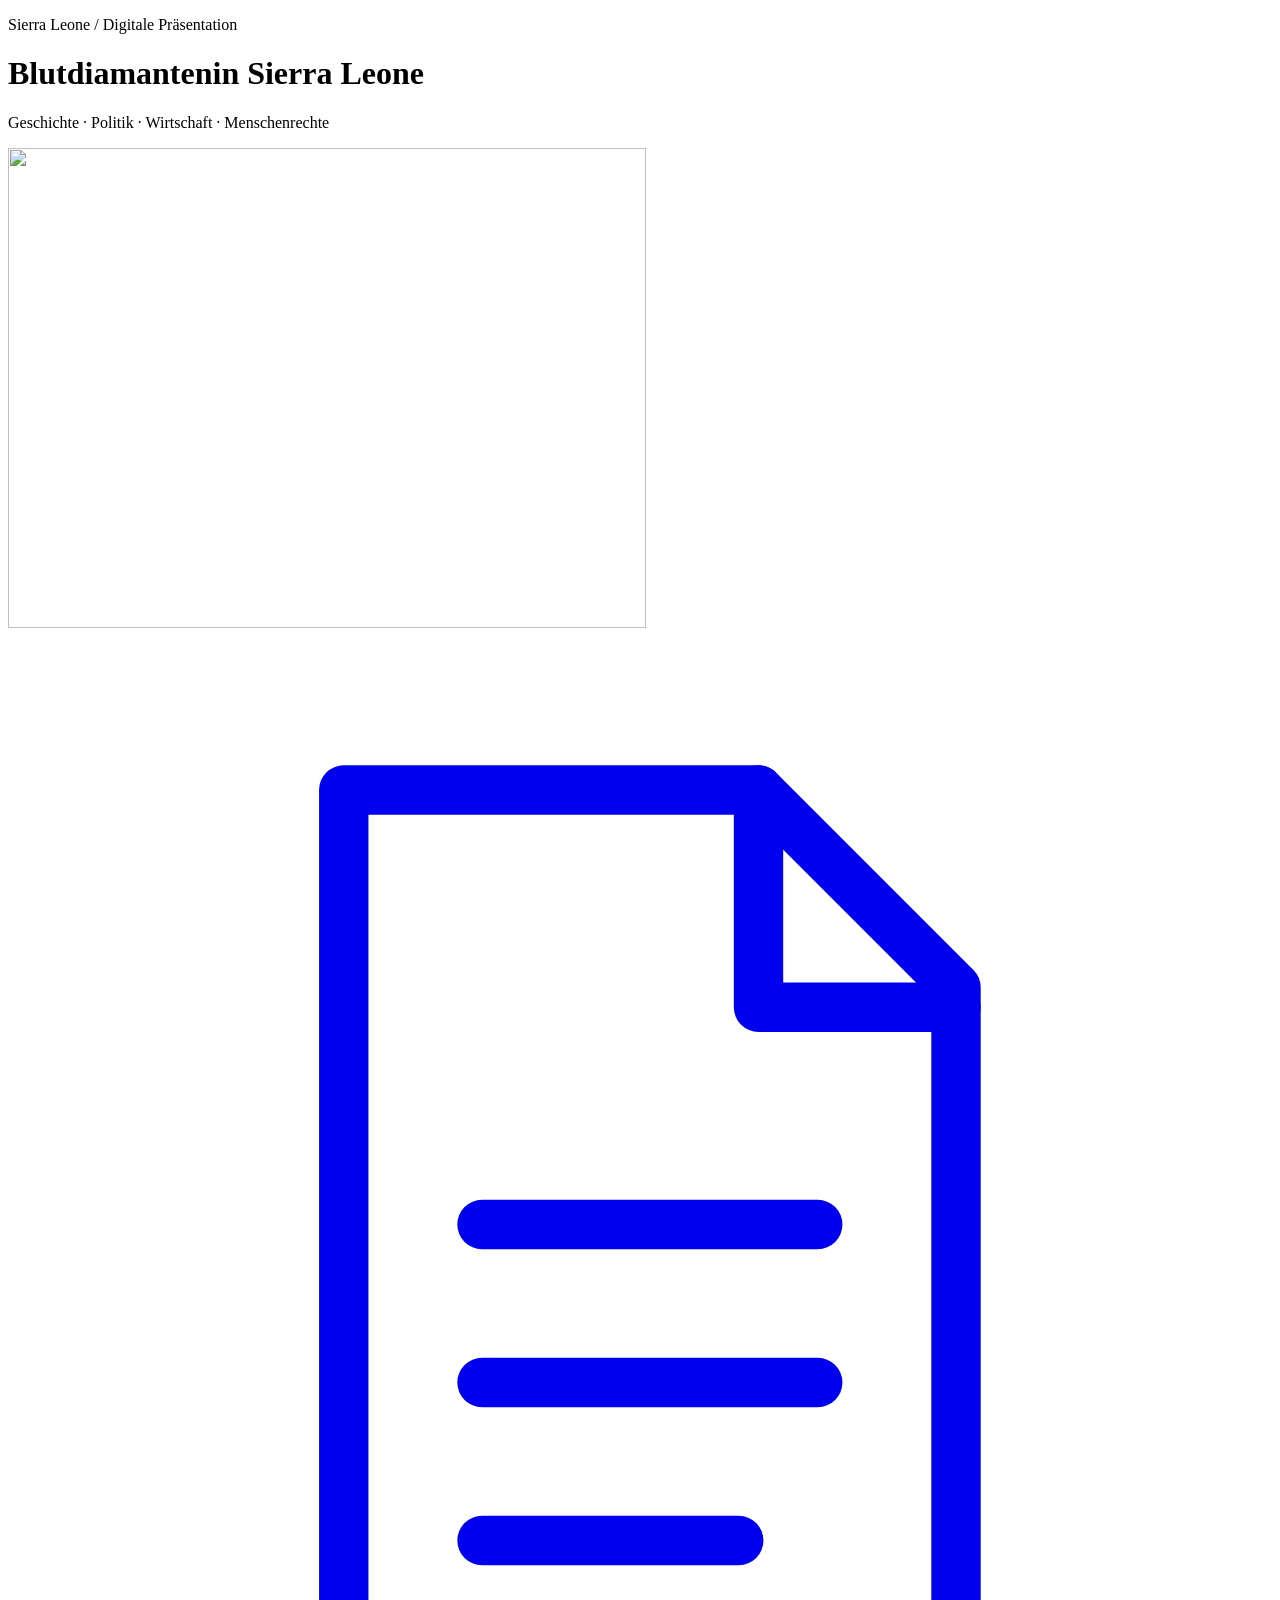
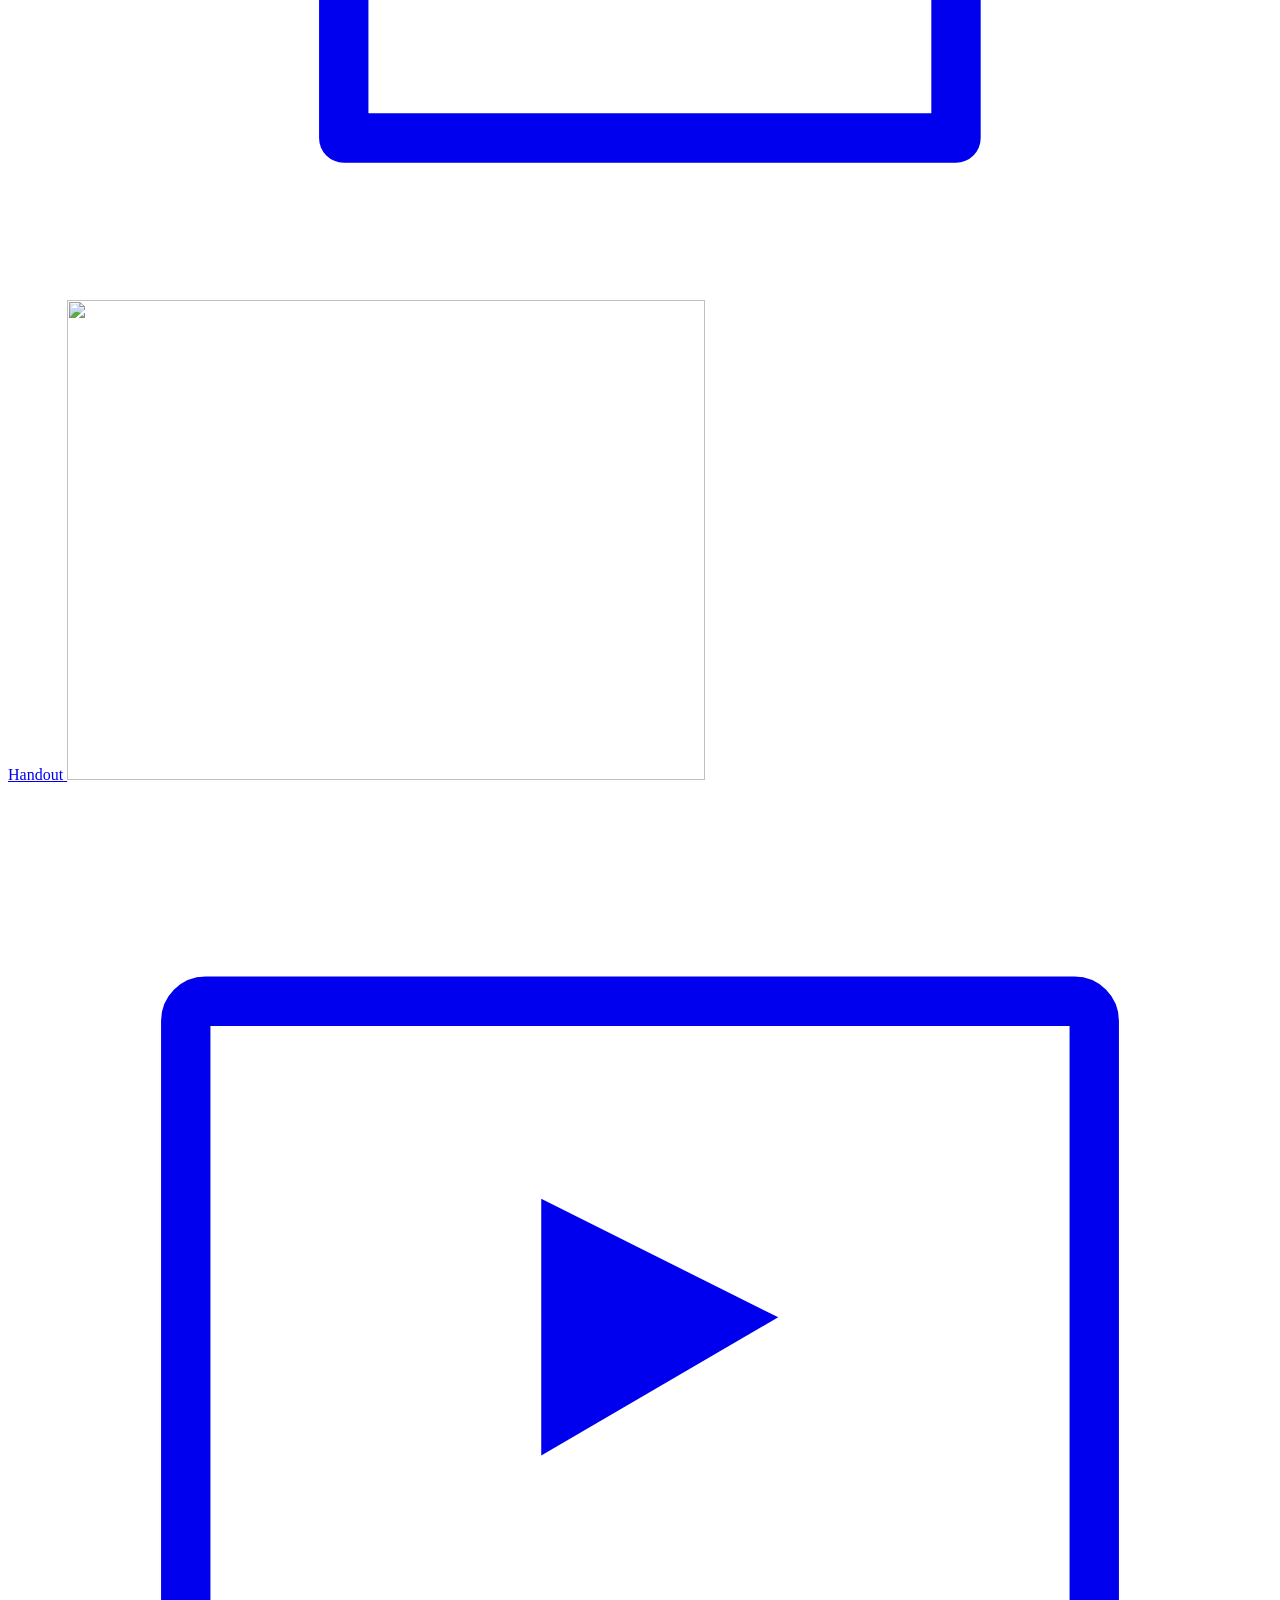
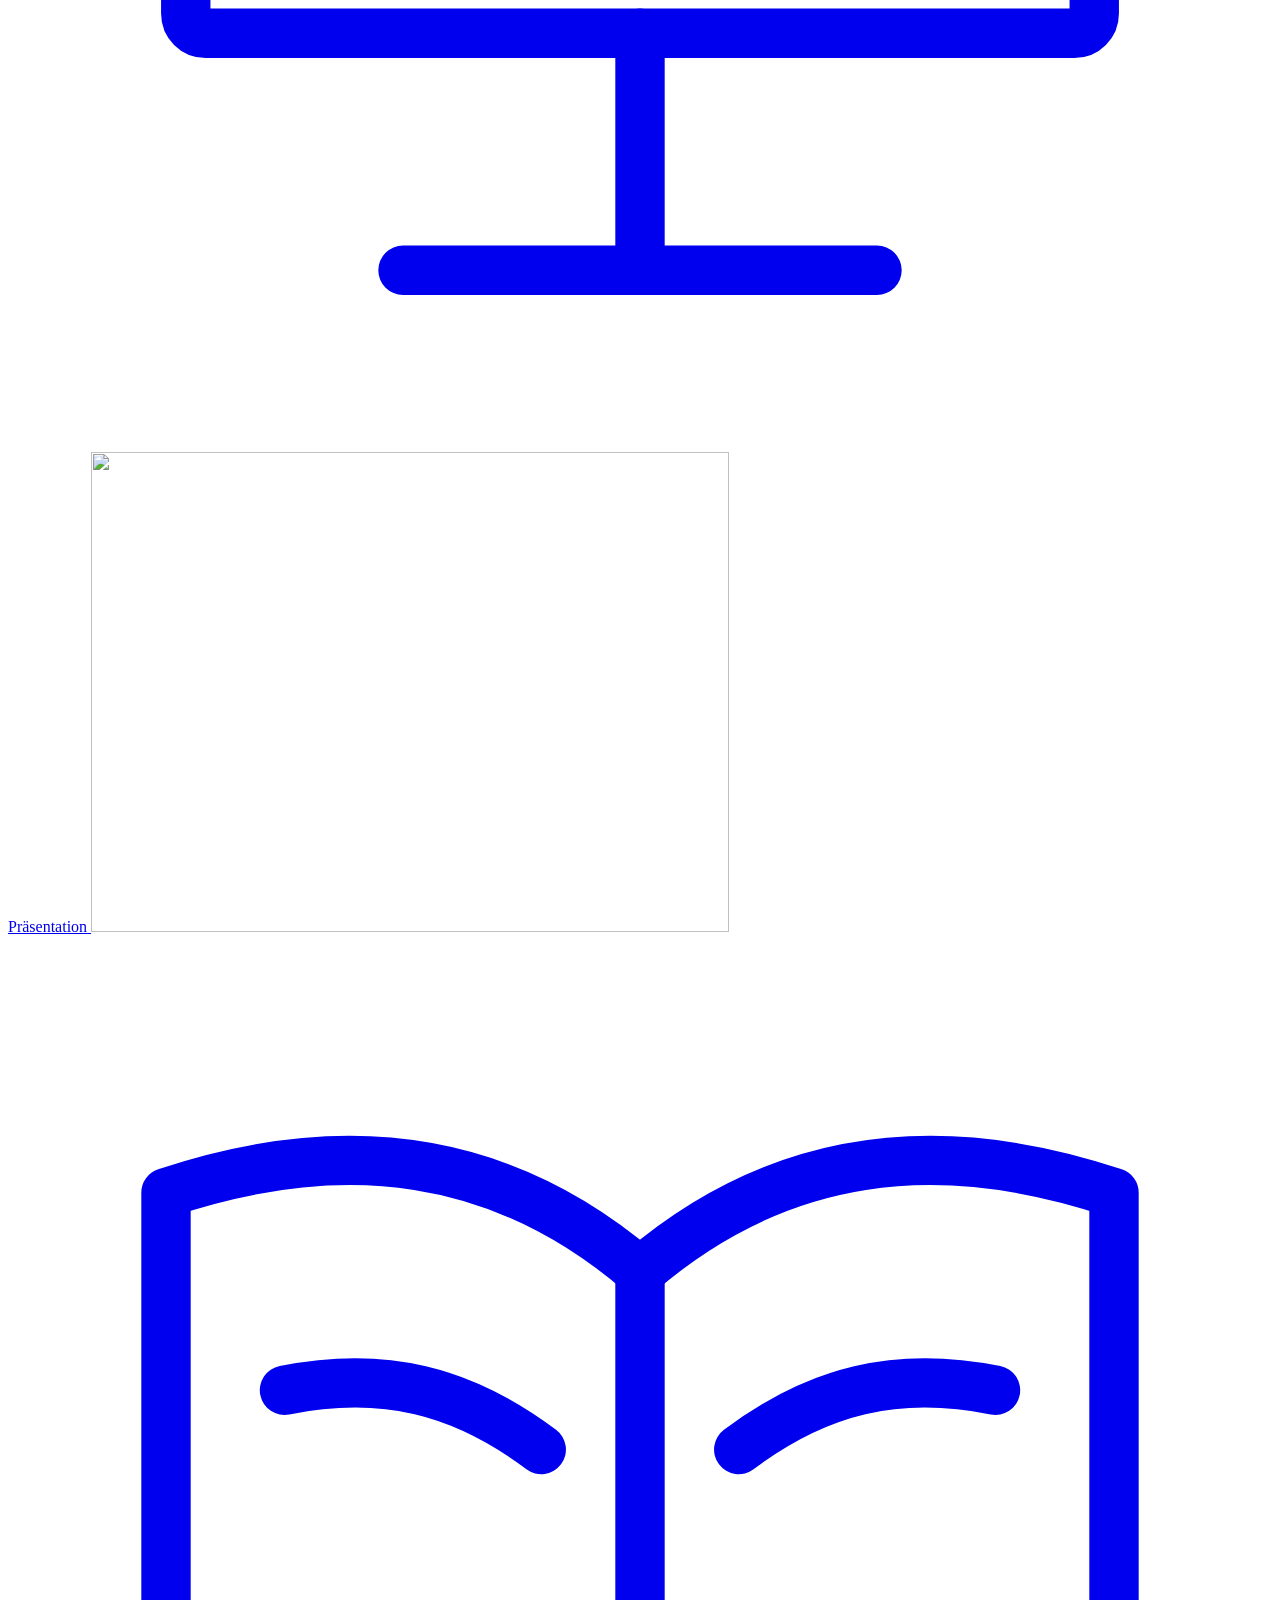
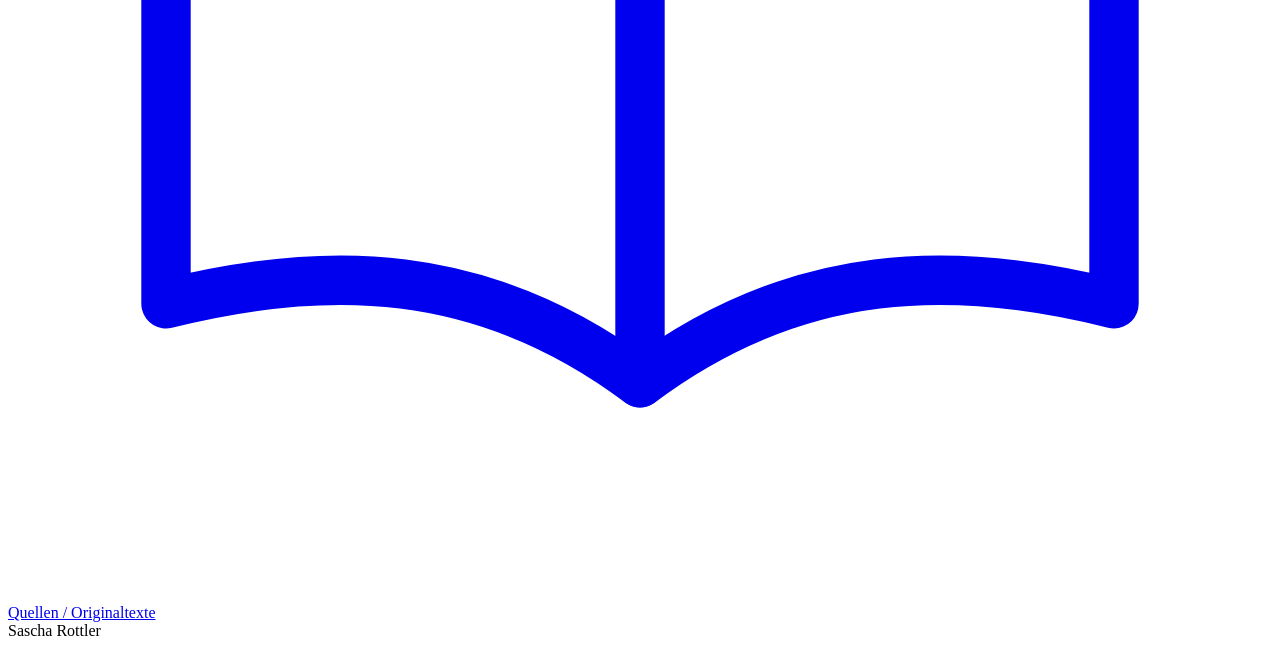
==== index.html @ d2566402 "Startseite und drei Präsentationsbereiche hinzufügen" ====
<!doctype html>
<html lang="de">
<head>
  <meta charset="utf-8">
  <meta name="viewport" content="width=device-width, initial-scale=1">
  <meta name="theme-color" content="#100e0d">
  <meta name="description" content="Handout, Präsentationsplanung und Quellen zur Schulpräsentation Blutdiamanten in Sierra Leone von Sascha Rottler.">
  <title>Blutdiamanten in Sierra Leone · Sascha Rottler</title>
  <link rel="icon" type="image/svg+xml" href="assets/favicon.svg">
  <link rel="stylesheet" href="assets/startseite.css">
</head>
<body>
  <main class="overview">
    <header class="masthead">
      <p class="eyebrow">Sierra Leone <span aria-hidden="true">/</span> Digitale Präsentation</p>
      <h1><span>Blutdiamanten</span><span>in Sierra Leone</span></h1>
      <p class="subtitle">Geschichte <span aria-hidden="true">·</span> Politik <span aria-hidden="true">·</span> Wirtschaft <span aria-hidden="true">·</span> Menschenrechte</p>
    </header>

    <nav class="diamond-navigation" aria-label="Bereiche der Präsentation">
      <a class="diamond-link" href="handout.html" aria-label="Handout öffnen">
        <span class="gem-frame">
          <img src="assets/diamant.jpg" alt="" width="638" height="480" decoding="async">
          <span class="gem-icon" aria-hidden="true">
            <svg viewBox="0 0 64 64" fill="none" stroke="currentColor" stroke-width="2.5" stroke-linejoin="round" stroke-linecap="round"><path d="M17 8h21l10 10v38H17z"/><path d="M38 8v11h10"/><path d="M24 30h17M24 38h17M24 46h13"/></svg>
          </span>
        </span>
        <span class="diamond-label"><span aria-hidden="true" class="rule"></span>Handout<span aria-hidden="true" class="rule"></span></span>
      </a>

      <a class="diamond-link" href="praesentation.html" aria-label="Präsentationsplanung öffnen">
        <span class="gem-frame">
          <img src="assets/diamant.jpg" alt="" width="638" height="480" decoding="async">
          <span class="gem-icon" aria-hidden="true">
            <svg viewBox="0 0 64 64" fill="none" stroke="currentColor" stroke-width="2.5" stroke-linejoin="round" stroke-linecap="round"><rect x="9" y="11" width="46" height="32" rx="1"/><path d="M32 43v12M20 55h24"/><path d="m27 21 12 6-12 7z" fill="currentColor" stroke="none"/></svg>
          </span>
        </span>
        <span class="diamond-label"><span aria-hidden="true" class="rule"></span>Präsentation<span aria-hidden="true" class="rule"></span></span>
      </a>

      <a class="diamond-link" href="quellen.html" aria-label="Quellen und Originaltexte öffnen">
        <span class="gem-frame">
          <img src="assets/diamant.jpg" alt="" width="638" height="480" decoding="async">
          <span class="gem-icon" aria-hidden="true">
            <svg viewBox="0 0 64 64" fill="none" stroke="currentColor" stroke-width="2.5" stroke-linejoin="round" stroke-linecap="round"><path d="M32 53c-8-6-16-6-24-4V13c9-3 17-2 24 4 7-6 15-7 24-4v36c-8-2-16-2-24 4z"/><path d="M32 17v36M14 23c5-1 9 0 13 3M37 26c4-3 8-4 13-3"/></svg>
          </span>
        </span>
        <span class="diamond-label"><span aria-hidden="true" class="rule"></span>Quellen / Originaltexte<span aria-hidden="true" class="rule"></span></span>
      </a>
    </nav>

    <footer class="signature"><span aria-hidden="true" class="rule"></span>Sascha Rottler<span aria-hidden="true" class="rule"></span></footer>
  </main>
</body>
</html>
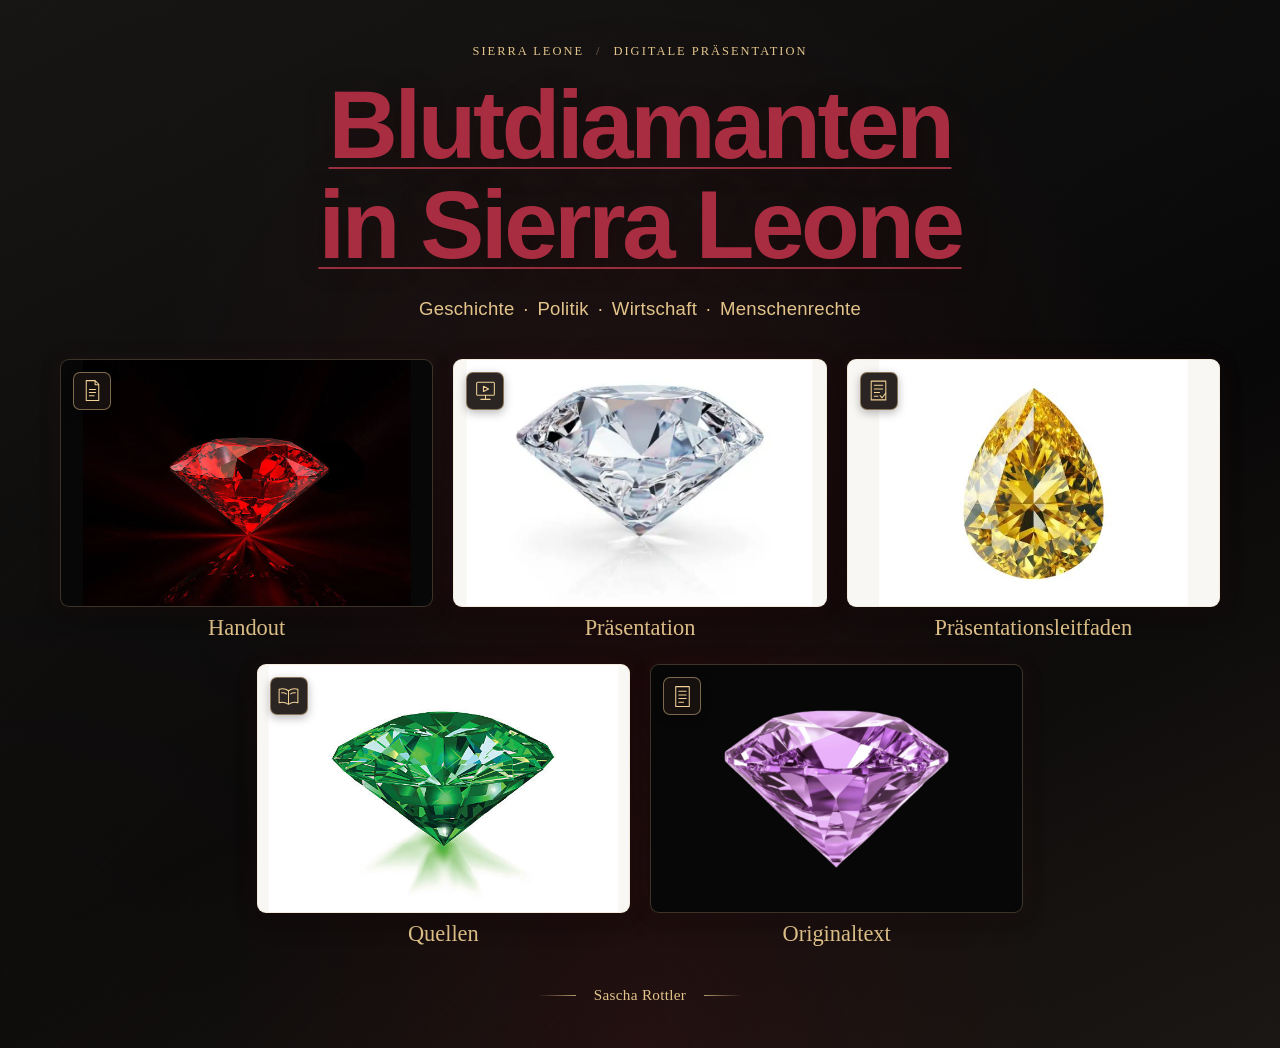
==== commit 3b0b92a3: "Build mobile five-section blood diamond presentation site" ====
--- a/index.html
+++ b/index.html
@@ -2,12 +2,12 @@
 <html lang="de">
 <head>
   <meta charset="utf-8">
-  <meta name="viewport" content="width=device-width, initial-scale=1">
+  <meta name="viewport" content="width=device-width, initial-scale=1, viewport-fit=cover">
   <meta name="theme-color" content="#100e0d">
-  <meta name="description" content="Handout, Präsentationsplanung und Quellen zur Schulpräsentation Blutdiamanten in Sierra Leone von Sascha Rottler.">
+  <meta name="description" content="Handout, Präsentation, Präsentationsleitfaden, Quellen und Originaltext zur Schulpräsentation Blutdiamanten in Sierra Leone von Sascha Rottler.">
   <title>Blutdiamanten in Sierra Leone · Sascha Rottler</title>
   <link rel="icon" type="image/svg+xml" href="assets/favicon.svg">
-  <link rel="stylesheet" href="assets/startseite.css">
+  <link rel="stylesheet" href="assets/startseite.css?v=4">
 </head>
 <body>
   <main class="overview">
@@ -17,35 +17,45 @@
       <p class="subtitle">Geschichte <span aria-hidden="true">·</span> Politik <span aria-hidden="true">·</span> Wirtschaft <span aria-hidden="true">·</span> Menschenrechte</p>
     </header>
 
-    <nav class="diamond-navigation" aria-label="Bereiche der Präsentation">
+    <nav class="diamond-navigation" aria-label="Fünf Bereiche der Präsentation">
       <a class="diamond-link" href="handout.html" aria-label="Handout öffnen">
-        <span class="gem-frame">
-          <img src="assets/diamant.jpg" alt="" width="638" height="480" decoding="async">
-          <span class="gem-icon" aria-hidden="true">
-            <svg viewBox="0 0 64 64" fill="none" stroke="currentColor" stroke-width="2.5" stroke-linejoin="round" stroke-linecap="round"><path d="M17 8h21l10 10v38H17z"/><path d="M38 8v11h10"/><path d="M24 30h17M24 38h17M24 46h13"/></svg>
-          </span>
+        <span class="gem-frame gem-frame--dark">
+          <img src="assets/diamanten/rot.jpg" alt="" width="638" height="480" decoding="async">
+          <span class="gem-icon" aria-hidden="true"><svg viewBox="0 0 48 48" fill="none" stroke="currentColor" stroke-width="2" stroke-linecap="round" stroke-linejoin="round"><path d="M12 5h17l7 7v31H12zM29 5v8h7M18 22h12M18 28h12M18 34h9"/></svg></span>
         </span>
-        <span class="diamond-label"><span aria-hidden="true" class="rule"></span>Handout<span aria-hidden="true" class="rule"></span></span>
+        <span class="diamond-label">Handout</span>
       </a>
 
-      <a class="diamond-link" href="praesentation.html" aria-label="Präsentationsplanung öffnen">
-        <span class="gem-frame">
-          <img src="assets/diamant.jpg" alt="" width="638" height="480" decoding="async">
-          <span class="gem-icon" aria-hidden="true">
-            <svg viewBox="0 0 64 64" fill="none" stroke="currentColor" stroke-width="2.5" stroke-linejoin="round" stroke-linecap="round"><rect x="9" y="11" width="46" height="32" rx="1"/><path d="M32 43v12M20 55h24"/><path d="m27 21 12 6-12 7z" fill="currentColor" stroke="none"/></svg>
-          </span>
+      <a class="diamond-link" href="praesentation.html" aria-label="Präsentation öffnen">
+        <span class="gem-frame gem-frame--light gem-frame--silver">
+          <img src="assets/diamanten/silber.webp" alt="" width="800" height="800" decoding="async">
+          <span class="gem-icon" aria-hidden="true"><svg viewBox="0 0 48 48" fill="none" stroke="currentColor" stroke-width="2" stroke-linecap="round" stroke-linejoin="round"><rect x="7" y="8" width="34" height="25" rx="2"/><path d="M24 33v8M15 41h18M20 16l10 5-10 5z"/></svg></span>
         </span>
-        <span class="diamond-label"><span aria-hidden="true" class="rule"></span>Präsentation<span aria-hidden="true" class="rule"></span></span>
+        <span class="diamond-label">Präsentation</span>
       </a>
 
-      <a class="diamond-link" href="quellen.html" aria-label="Quellen und Originaltexte öffnen">
-        <span class="gem-frame">
-          <img src="assets/diamant.jpg" alt="" width="638" height="480" decoding="async">
-          <span class="gem-icon" aria-hidden="true">
-            <svg viewBox="0 0 64 64" fill="none" stroke="currentColor" stroke-width="2.5" stroke-linejoin="round" stroke-linecap="round"><path d="M32 53c-8-6-16-6-24-4V13c9-3 17-2 24 4 7-6 15-7 24-4v36c-8-2-16-2-24 4z"/><path d="M32 17v36M14 23c5-1 9 0 13 3M37 26c4-3 8-4 13-3"/></svg>
-          </span>
+      <a class="diamond-link" href="praesentationsleitfaden.html" aria-label="Präsentationsleitfaden öffnen">
+        <span class="gem-frame gem-frame--light gem-frame--yellow">
+          <img src="assets/diamanten/gelb.jpg" alt="" width="554" height="554" decoding="async">
+          <span class="gem-icon" aria-hidden="true"><svg viewBox="0 0 48 48" fill="none" stroke="currentColor" stroke-width="2" stroke-linecap="round" stroke-linejoin="round"><path d="M10 6h28v36H10zM16 14h16M16 21h16M16 28h10M16 35h7"/><path d="m27 34 4 4 7-9"/></svg></span>
         </span>
-        <span class="diamond-label"><span aria-hidden="true" class="rule"></span>Quellen / Originaltexte<span aria-hidden="true" class="rule"></span></span>
+        <span class="diamond-label">Präsentationsleitfaden</span>
+      </a>
+
+      <a class="diamond-link" href="quellen.html" aria-label="Quellen öffnen">
+        <span class="gem-frame gem-frame--light gem-frame--green">
+          <img src="assets/diamanten/gruen.jpg" alt="" width="612" height="583" decoding="async">
+          <span class="gem-icon" aria-hidden="true"><svg viewBox="0 0 48 48" fill="none" stroke="currentColor" stroke-width="2" stroke-linecap="round" stroke-linejoin="round"><path d="M24 39c-6-4-12-5-18-3V10c7-2 13-1 18 3 5-4 11-5 18-3v26c-6-2-12-1-18 3zM24 13v26M11 17c3-1 6 0 9 2M28 19c3-2 6-3 9-2"/></svg></span>
+        </span>
+        <span class="diamond-label">Quellen</span>
+      </a>
+
+      <a class="diamond-link" href="originaltext.html" aria-label="Originaltext öffnen">
+        <span class="gem-frame gem-frame--dark">
+          <img src="assets/diamanten/violett.webp" alt="" width="350" height="350" decoding="async">
+          <span class="gem-icon" aria-hidden="true"><svg viewBox="0 0 48 48" fill="none" stroke="currentColor" stroke-width="2" stroke-linecap="round" stroke-linejoin="round"><path d="M11 5h26v38H11zM17 14h14M17 21h14M17 28h14M17 35h9"/></svg></span>
+        </span>
+        <span class="diamond-label">Originaltext</span>
       </a>
     </nav>
 
--- a/assets/startseite.css
+++ b/assets/startseite.css
@@ -0,0 +1,35 @@
+:root{color-scheme:dark;--ink:#100e0d;--red:#a92d40;--gold:#e3c48b;--cream:#f3e6cf}
+*{box-sizing:border-box}
+html{scroll-behavior:smooth}
+body{margin:0;background:var(--ink);color:var(--cream);font-family:Segoe UI,Arial,sans-serif}
+.overview{position:relative;isolation:isolate;min-height:100svh;width:100%;max-width:1600px;margin:auto;padding:28px 18px calc(32px + env(safe-area-inset-bottom));display:flex;flex-direction:column;align-items:center}
+.overview::before{content:"";position:absolute;z-index:-2;inset:0;background:radial-gradient(ellipse at 50% 42%,rgba(65,22,25,.33),transparent 54%),radial-gradient(ellipse at 50% 100%,rgba(118,20,28,.17),transparent 45%),linear-gradient(155deg,#171615 0%,#090808 58%,#1b1714 100%)}
+.overview::after{content:"";position:absolute;z-index:-1;inset:0;pointer-events:none;opacity:.38;background:repeating-linear-gradient(132deg,transparent 0 38px,rgba(209,194,161,.015) 39px 40px,transparent 41px 88px),radial-gradient(ellipse at 0 90%,rgba(133,119,93,.12),transparent 35%)}
+.masthead{text-align:center;width:100%;margin:0 auto 28px}
+.eyebrow{color:var(--gold);font-family:Georgia,serif;font-size:.7rem;letter-spacing:.16em;text-transform:uppercase;margin:0 0 16px}
+.eyebrow span{margin:0 .55em;opacity:.5}
+h1{font-size:clamp(2.35rem,10vw,6rem);line-height:1.04;letter-spacing:-.035em;color:var(--red);margin:0;font-weight:750;text-shadow:0 8px 30px rgba(40,0,8,.3)}
+h1 span{display:block;text-decoration:underline;text-decoration-color:#a13243;text-decoration-thickness:2px;text-underline-offset:.09em}
+.subtitle{font-size:1rem;color:var(--gold);line-height:1.5;letter-spacing:.015em;margin:20px auto 0;max-width:390px}
+.subtitle span{padding:0 .18em}
+.diamond-navigation{display:grid;grid-template-columns:1fr;gap:17px;width:min(100%,360px)}
+.diamond-link{display:flex;flex-direction:column;align-items:center;min-width:0;min-height:48px;color:var(--gold);text-decoration:none;border-radius:14px;outline-offset:5px;touch-action:manipulation;-webkit-tap-highlight-color:rgba(211,161,91,.35)}
+.gem-frame{position:relative;display:block;width:100%;aspect-ratio:1.52;overflow:hidden;border-radius:9px;border:1px solid rgba(227,196,139,.24);box-shadow:0 11px 22px rgba(0,0,0,.22),0 0 22px rgba(122,37,51,.12)}
+.gem-frame--dark{background:#080708}
+.gem-frame--light{background:#f8f7f4}
+.gem-frame--silver{--gem-scale:1.4}
+.gem-frame--yellow{--gem-scale:1.25}
+.gem-frame--green{--gem-scale:1.35}
+.gem-frame img{position:absolute;inset:0;display:block;width:100%;height:100%;object-fit:contain;transform:scale(var(--gem-scale,1));transition:transform .22s ease,filter .22s ease}
+.gem-icon{position:absolute;z-index:1;left:12px;top:12px;display:grid;place-items:center;width:38px;height:38px;color:#f2d296;background:rgba(24,18,17,.92);border:1px solid rgba(227,196,139,.5);border-radius:7px;box-shadow:0 3px 10px rgba(0,0,0,.28)}
+.gem-icon svg{width:25px;height:25px}
+.diamond-label{display:block;width:100%;padding:7px 4px 2px;font-family:Georgia,Times New Roman,serif;font-size:1.3rem;line-height:1.25;text-align:center}
+.signature{margin-top:auto;padding:32px 0 0;display:flex;align-items:center;gap:18px;color:var(--gold);font-family:Georgia,serif;font-size:.95rem;letter-spacing:.02em}
+.rule{display:block;width:38px;height:1px;background:linear-gradient(90deg,transparent,var(--gold));opacity:.75}
+.signature .rule:last-child{transform:rotate(180deg)}
+.diamond-link:focus-visible{outline:2px solid var(--gold)}
+.diamond-link:active .gem-frame img{transform:scale(calc(var(--gem-scale,1) + .025));filter:brightness(1.05)}
+@media (hover:hover){.diamond-link:hover .gem-frame img{transform:scale(calc(var(--gem-scale,1) + .035))}.diamond-link:hover .gem-frame{box-shadow:0 14px 24px rgba(0,0,0,.3),0 0 26px rgba(169,45,64,.32)}}
+@media (min-width:640px){.overview{padding:38px 28px calc(38px + env(safe-area-inset-bottom))}.masthead{margin-bottom:34px}.eyebrow{font-size:.78rem}.subtitle{font-size:1.16rem;max-width:none}.diamond-navigation{width:min(100%,780px);grid-template-columns:repeat(2,minmax(0,1fr));gap:18px}.diamond-link:last-child{grid-column:1/-1;width:100%;max-width:360px;justify-self:center}.gem-frame{aspect-ratio:1.42}.diamond-label{font-size:1.45rem}}
+@media (min-width:1020px){.overview{padding:44px 40px calc(44px + env(safe-area-inset-bottom))}.masthead{margin-bottom:36px}.diamond-navigation{width:min(100%,1160px);grid-template-columns:repeat(6,minmax(0,1fr));gap:20px}.diamond-link{grid-column:span 2}.diamond-link:nth-child(4){grid-column:2/span 2}.diamond-link:last-child{grid-column:4/span 2;max-width:none}.gem-frame{aspect-ratio:1.5}.diamond-label{font-size:1.4rem}.signature{padding-top:36px}}
+@media (prefers-reduced-motion:reduce){html{scroll-behavior:auto}.gem-frame img{transition:none}}
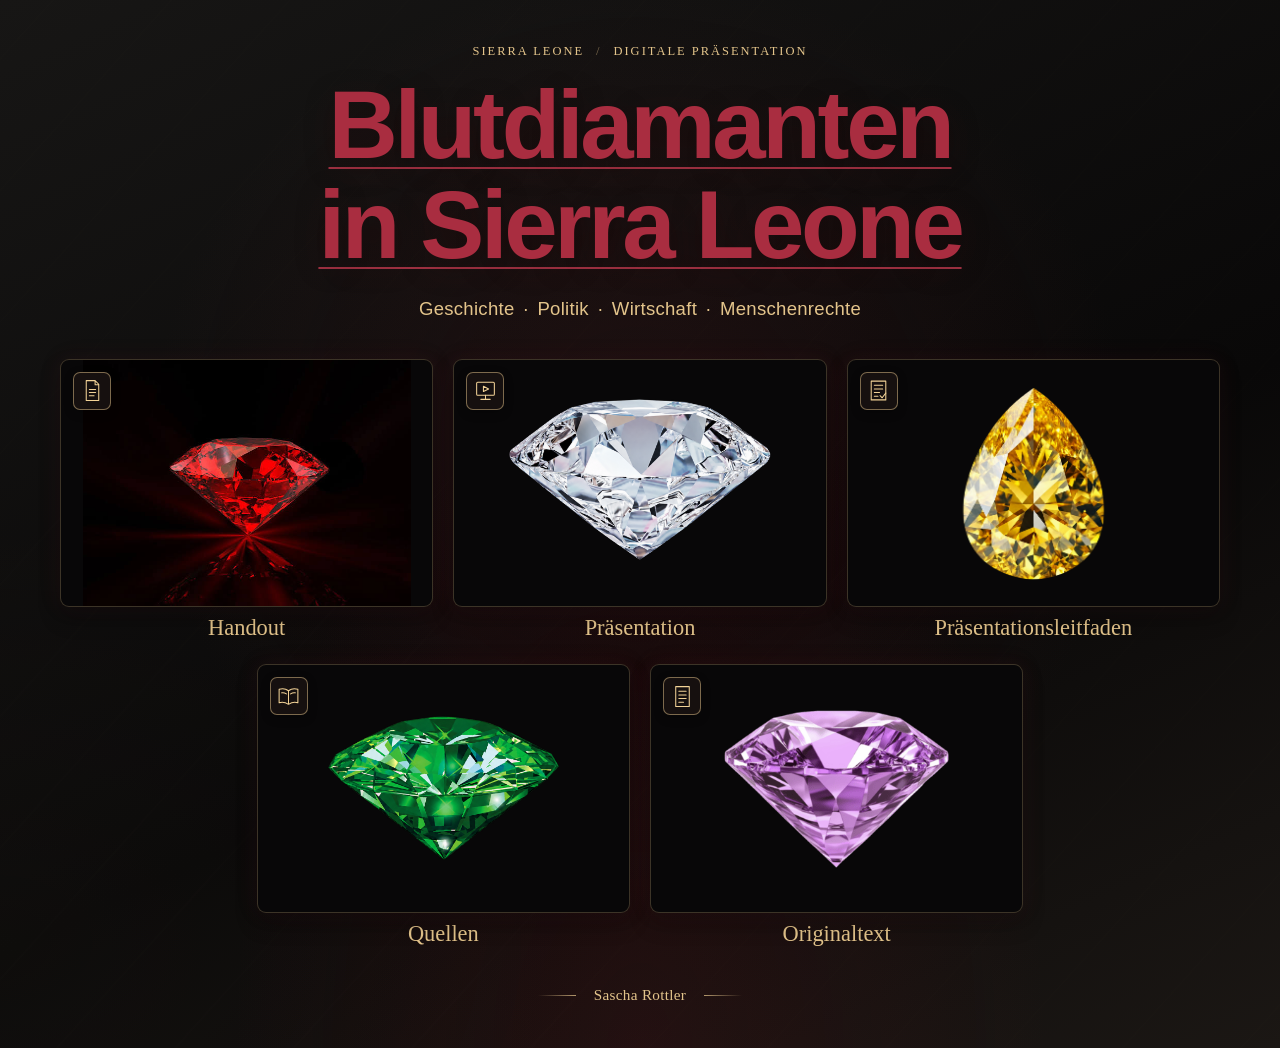
==== commit 46b0ace9: "Remove white diamond backgrounds on home page" ====
--- a/index.html
+++ b/index.html
@@ -7,7 +7,7 @@
   <meta name="description" content="Handout, Präsentation, Präsentationsleitfaden, Quellen und Originaltext zur Schulpräsentation Blutdiamanten in Sierra Leone von Sascha Rottler.">
   <title>Blutdiamanten in Sierra Leone · Sascha Rottler</title>
   <link rel="icon" type="image/svg+xml" href="assets/favicon.svg">
-  <link rel="stylesheet" href="assets/startseite.css?v=4">
+  <link rel="stylesheet" href="assets/startseite.css?v=5">
 </head>
 <body>
   <main class="overview">
@@ -27,24 +27,24 @@
       </a>
 
       <a class="diamond-link" href="praesentation.html" aria-label="Präsentation öffnen">
-        <span class="gem-frame gem-frame--light gem-frame--silver">
-          <img src="assets/diamanten/silber.webp" alt="" width="800" height="800" decoding="async">
+        <span class="gem-frame gem-frame--dark gem-frame--silver">
+          <img src="assets/diamanten/silber-freigestellt.png" alt="" width="1254" height="1254" decoding="async">
           <span class="gem-icon" aria-hidden="true"><svg viewBox="0 0 48 48" fill="none" stroke="currentColor" stroke-width="2" stroke-linecap="round" stroke-linejoin="round"><rect x="7" y="8" width="34" height="25" rx="2"/><path d="M24 33v8M15 41h18M20 16l10 5-10 5z"/></svg></span>
         </span>
         <span class="diamond-label">Präsentation</span>
       </a>
 
       <a class="diamond-link" href="praesentationsleitfaden.html" aria-label="Präsentationsleitfaden öffnen">
-        <span class="gem-frame gem-frame--light gem-frame--yellow">
-          <img src="assets/diamanten/gelb.jpg" alt="" width="554" height="554" decoding="async">
+        <span class="gem-frame gem-frame--dark gem-frame--yellow">
+          <img src="assets/diamanten/gelb-freigestellt.png" alt="" width="1254" height="1254" decoding="async">
           <span class="gem-icon" aria-hidden="true"><svg viewBox="0 0 48 48" fill="none" stroke="currentColor" stroke-width="2" stroke-linecap="round" stroke-linejoin="round"><path d="M10 6h28v36H10zM16 14h16M16 21h16M16 28h10M16 35h7"/><path d="m27 34 4 4 7-9"/></svg></span>
         </span>
         <span class="diamond-label">Präsentationsleitfaden</span>
       </a>
 
       <a class="diamond-link" href="quellen.html" aria-label="Quellen öffnen">
-        <span class="gem-frame gem-frame--light gem-frame--green">
-          <img src="assets/diamanten/gruen.jpg" alt="" width="612" height="583" decoding="async">
+        <span class="gem-frame gem-frame--dark gem-frame--green">
+          <img src="assets/diamanten/gruen-freigestellt.png" alt="" width="1285" height="1224" decoding="async">
           <span class="gem-icon" aria-hidden="true"><svg viewBox="0 0 48 48" fill="none" stroke="currentColor" stroke-width="2" stroke-linecap="round" stroke-linejoin="round"><path d="M24 39c-6-4-12-5-18-3V10c7-2 13-1 18 3 5-4 11-5 18-3v26c-6-2-12-1-18 3zM24 13v26M11 17c3-1 6 0 9 2M28 19c3-2 6-3 9-2"/></svg></span>
         </span>
         <span class="diamond-label">Quellen</span>
